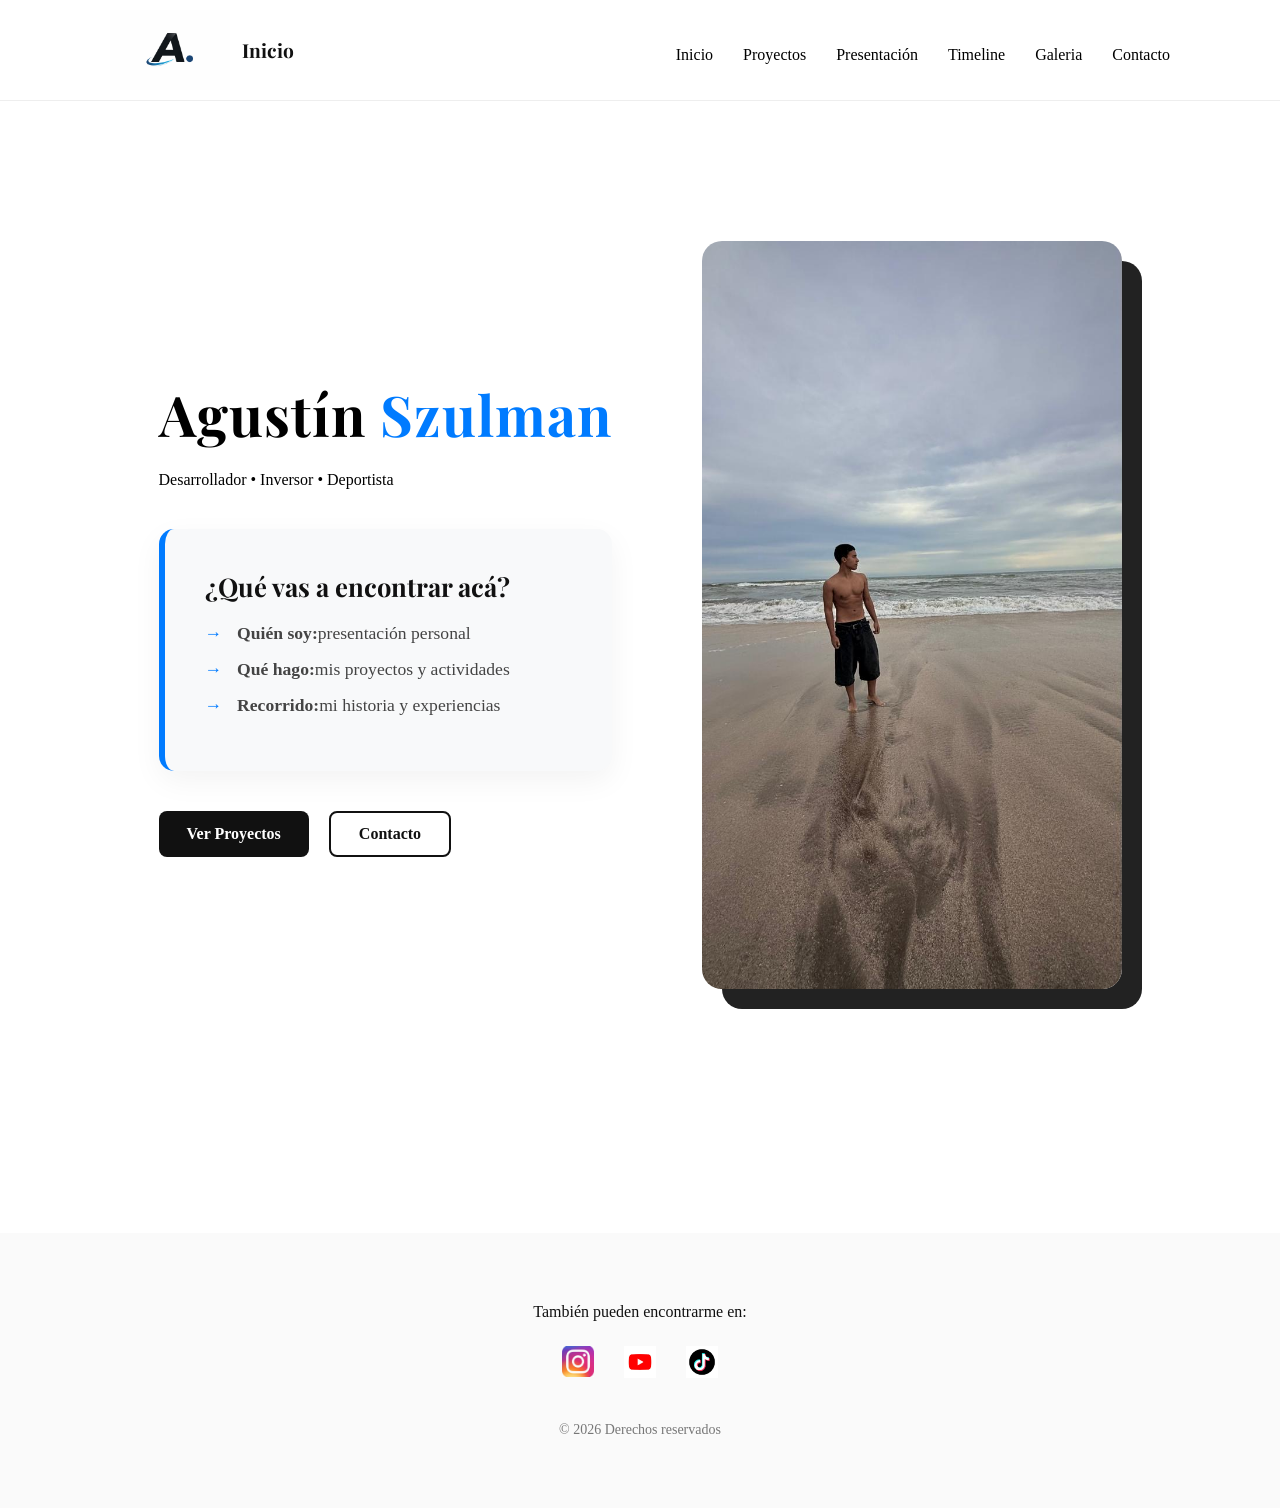
==== pages/inicio.html @ f0c24f10 "Primer-commit" ====
<!DOCTYPE html>
<html lang="en">

<head>
    <meta charset="UTF-8">
    <meta name="viewport" content="width=device-width, initial-scale=1.0">
    <title>inicio</title>
    <link href="https://fonts.googleapis.com/css2?family=Inter:wght@300;400;500;600&family=Playfair+Display:wght@500;600;700&display=swap" rel="stylesheet">
<link rel="stylesheet" href="../css/estilos.css">

</head>

<body>
    <header class="main-header">
    <div class="container-header">
        <div class="logo-area">
            <a href="../index.html">
                <img src="../img/logo.png" alt="Logo ProyAgus" class="logo">
            </a>
            <span class="page-title">Inicio</span>
        </div>
        
        <nav class="links">
            <ul>
                <li><a href="../index.html">Inicio</a></li>
                <li><a href="proyectos.html">Proyectos</a></li>
                <li><a href="presentacion.html">Presentación</a></li>
                <li><a href="timeline.html">Timeline</a></li>
                <li><a href="gallery.html">Galeria</a></li>
                <li><a href="contacto.html" class="btn-contacto">Contacto</a></li>
            </ul>
        </nav>
    </div>
</header>

    <main class="contenedor-hero">
    <section class="hero-info">
    <h1 class="titulo-home">Agustín <span class="nombre-agus">Szulman</span></h1>
    <p class="intro-texto">Desarrollador • Inversor • Deportista</p>

    <div class="caja-introduccion">
        <h2>¿Qué vas a encontrar acá?</h2>
        <ul class="lista-index-nueva">
            <li><strong>Quién soy:</strong> presentación personal</li>
            <li><strong>Qué hago:</strong> mis proyectos y actividades</li>
            <li><strong>Recorrido:</strong> mi historia y experiencias</li>
        </ul>
    </div>

    <div class="botones-hero">
        <a href="proyectos.html" class="btn-negro">Ver Proyectos</a>
        <a href="contacto.html" class="btn-borde">Contacto</a>
    </div>
</section>

    <section class="hero-visual">
        <img src="../img/ftplaya.JPG" alt="Agustín" class="foto-inicio">
    </section>
</main>
    <footer class="main-footer">
    <p class="footer-title">También pueden encontrarme en:</p>

    <div class="footer-social">
        <a href="https://www.instagram.com/" target="_blank">
            <img src="../img/instagram.jpg" alt="Instagram">
        </a>

        <a href="https://www.youtube.com/" target="_blank">
            <img src="../img/youtube.jpg" alt="Youtube">
        </a>

        <a href="https://www.tiktok.com/" target="_blank">
            <img src="../img/tiktok.jpg" alt="Tiktok">
        </a>
    </div>

    <p class="footer-copy">© 2026 Derechos reservados</p>
</footer>


</body>

</html>
---- css/estilos.css ----
*{
    margin: 0;
    padding: 0;
    box-sizing: border-box;
}




footer {
    color: white;
    background: darkgrey;
    padding: 16px;
}

nav {
    background-color: white;
    color: black;
}


.lista-index li {
    margin: 10px 0;
}


.proy {
    font-size: 22px;
    color: rgb(0, 0, 0);
    background-color: #f5f5f5;
    padding: 20px;


}

.descproy {
    line-height: 1.6;
     background-color: #ededed;
}

section {
    padding: 80px 20px;
}


.contacto {
    text-align: center;
    padding: 30px;
    background-color: #e0e0e0;
}

.mail {
    display: inline-block;
    margin-top: 20px;
    padding: 10px 30px;
    background-color: #f2f2f2;
    color: black;
    text-decoration: none;
    font-weight: bold;
    border-radius: 8px;
    border: 1px solid #ccc;
}

.presentacion {
    background-color: white;
    text-align: center;
    max-width: 650px;
    margin: 40px auto;
    padding: 32px;
    border-radius: 12px;
}

.foto-presentacion {
    max-width: 200px;
    width: 100%;
    height: auto;
    margin: 20px auto;
    display: block;
    border-radius: 12px;
}



.logo_redes{
    display: flex;
    justify-content: center;
    gap: 15px;
    margin-left: 5px;
    margin-bottom: 20px;
    margin-top: 15px;


}

.logo_redes img{
    width: 60px;
    height: 60px;
    border-radius: 50%;
    object-fit: cover;
    transition: transform 0.3s ease;

}

.logo_redes img:hover {
    transform: scale(1.1);
}
    
.proyectos section {
    display: block;
    margin: 20px;

}

h1 {
    letter-spacing: 1px;
}

h1, h2 {
    margin-bottom: 20px;
}



.links {
    background: none;
    margin-top: 10px;
    margin-left: auto;
}

.links ul {
    display: flex;
    gap: 30px;
    list-style: none;
    padding: 0;
    margin: 0;
}

.links a {
    text-decoration: none;
    color: black;
    font-weight: 500;
    position: relative;
    transition: color 0.3s ease;
}

.links a::after {
    content: "";
    position: absolute;
    bottom: -4px;
    left: 0;
    width: 0%;
    height: 1px;
    background: black;
    transition: width 0.3s ease;
}

.links a:hover::after {
    width: 100%;
}




.links a:hover {
    color: black;
}

.imgs {
    display: grid;
    grid-template-columns: repeat(auto-fit, minmax(280px, 1fr));
    gap: 25px;
    max-width: 1200px;
    margin: 60px auto;
}



.imgs img {
    width: 100%;
    height: auto;
    border-radius: 14px;
    display: block;
    transition: transform 0.3s ease, box-shadow 0.3s ease;
}

.imgs img:hover {
    transform: scale(1.03);
    box-shadow: 0 12px 30px rgba(0,0,0,0.15);
}

.proyectos{
    display: grid;
    grid-template-columns: repeat(auto-fit, minmax(280px, 1fr));
    gap: 30px;
    
}



.main-footer {
    background: #fafafa;
    padding: 70px 20px;
    text-align: center;
    margin-top: 100px;
}

.footer-title {
    font-weight: 500;
    margin-bottom: 25px;
    color: #111;
}

.footer-social {
    display: flex;
    justify-content: center;
    gap: 30px;
    margin-bottom: 40px;
}

.footer-social img {
    width: 32px;
    transition: transform 0.3s ease, opacity 0.3s ease;
}

.footer-social img:hover {
    transform: translateY(-4px);
    opacity: 0.8;
}

.footer-copy {
    font-size: 14px;
    color: #777;
}

.logo{
    margin: 0;
    width: auto;
    overflow: hidden;
    padding: 0;
    height: 80px;
    display: flex;
    align-items: center;
}



.gmail{
    display: block;
    justify-content: center;
}

.contacto-page{
    display: flex;
    flex-direction: column;
    align-items: center;
    justify-content: center;
    height: 50vh;
    text-align: center;

}

header{
    background: white;
    color: #111;
    margin: 0;
    
}

*{
    margin: 0;
    padding: 0;
    box-sizing: border-box;
}


body{
    display: flex;
    flex-direction: column;
    min-height: 100vh;
}



.contenedor-hero {
    display: flex;
    justify-content: space-between;
    align-items: center;
    max-width: 1100px;
    margin: 60px auto;
    padding: 0 40px;
    gap: 50px;
}

.titulo-home { font-size: 3.5rem; font-family: 'Playfair Display', serif; 
}
.nombre-agus { color: #007bff; 
}
.foto-inicio { 
    width: 100%; 
    max-width: 420px; 
    border-radius: 20px; 
    box-shadow: 20px 20px 0px #222; 
}


.timelist {
    list-style: none;
    padding: 20px;
    border-left: 3px solid #007bff;
    margin: 50px auto;
    max-width: 800px;
}

.timelist li {
    margin-bottom: 30px;
    position: relative;
    padding-left: 30px;
}

.timelist li::before {
    content: "";
    position: absolute;
    left: -11.5px;
    top: 5px;
    width: 20px;
    height: 20px;
    background: white;
    border: 3px solid #007bff;
    border-radius: 50%;
}

.fecha { font-weight: bold; color: #007bff; }


.proyectos {
    display: grid;
    grid-template-columns: 1fr 1fr;
    gap: 25px;
    max-width: 1100px;
    margin: 40px auto;
}

.proyectos article {
    border: 1px solid #eee;
    padding: 20px;
    border-radius: 12px;
    transition: 0.3s;
}

.proyectos article:hover { transform: translateY(-5px); box-shadow: 0 10px 20px rgba(0,0,0,0.05); 
}


.main-header {
    width: 100%;
    background-color: #fff;
    border-bottom: 1px solid #eee;
    padding: 10px 0;
}

.container-header {
    display: flex;
    justify-content: space-between;
    align-items: center;
    max-width: 1100px;
    margin: 0 auto;
    padding: 0 20px;
}

.logo-area {
    display: flex;
    align-items: center;
    gap: 12px;
}

.logo-img {
    height: 45px;
    width: auto;
    display: block;
}

.page-title {
    font-family: 'Playfair Display', serif;
    font-weight: 700;
    font-size: 1.2rem;
}


.caja-introduccion {
    background-color: #f8f9fa; 
    padding: 40px;
    border-radius: 15px;
    border-left: 6px solid #007bff; 
    margin: 40px 0; 
    box-shadow: 0 10px 30px rgba(0,0,0,0.05); 
    text-align: left;
}

.caja-introduccion h2 {
    font-size: 1.6rem;
    font-family: 'Playfair Display', serif;
    margin-bottom: 20px;
    color: #111;
}


.lista-index-nueva {
    list-style: none;
    padding: 0;
}

.lista-index-nueva li {
    margin-bottom: 15px;
    font-size: 1.1rem;
    color: #444;
    display: flex;
    align-items: center;
}

.lista-index-nueva li::before {
    content: "→";
    color: #007bff;
    font-weight: bold;
    margin-right: 15px;
}

.botones-hero {
    display: flex;
    gap: 20px;
    margin-top: 10px; 
}


.btn-negro {
    background-color: #111;
    color: white !important;
    padding: 14px 28px;
    border-radius: 8px;
    text-decoration: none;
    font-weight: 600;
    transition: 0.3s;
}

.btn-negro:hover {
    background-color: #007bff;
    transform: translateY(-3px);
}

.btn-borde {
    border: 2px solid #111;
    color: #111 !important;
    padding: 12px 28px;
    border-radius: 8px;
    text-decoration: none;
    font-weight: 600;
    transition: 0.3s;
}


@media screen and (min-width: 769px) and (max-width: 1024px) {
    
    body {
        padding: 0 20px;
    }

    
    .titulo-home {
        font-size: 3rem;
    }

    
    .contenedor-hero {
        gap: 30px;
        justify-content: space-around;
    }

    
    .proyectos {
        grid-template-columns: repeat(2, 1fr);
        gap: 20px;
    }

    
    .links ul {
        gap: 20px;
    }
}

    

@media screen and (max-width: 768px) {
    
    .container-header {
        flex-direction: column;
        gap: 20px;
        padding: 20px;
        padding-right: 70px;
    }

    .links ul {
        flex-wrap: wrap;
        justify-content: center;
        gap: 10px;
        padding-left: 45px;
        
    }

    
    .contenedor-hero {
        flex-direction: column-reverse;
        text-align: center;
        gap: 30px;
        padding: 0 20px;
    }

    .foto-inicio {
        max-width: 100%;
        box-shadow: 10px 10px 0px #222; 
    }

    .titulo-home {
        font-size: 2.5rem; 
    }

    
    .proyectos {
        grid-template-columns: 1fr;
        padding: 0 20px;
    }

    
    .imgs {
        grid-template-columns: repeat(auto-fit, minmax(200px, 1fr));
        gap: 15px;
        padding: 0 15px;
    }
}

@media (min-withd: 768px) and (max-withd: 1024px) {
     
   .presentacion {
    width: 150%;
    height: auto;

   }
    
}
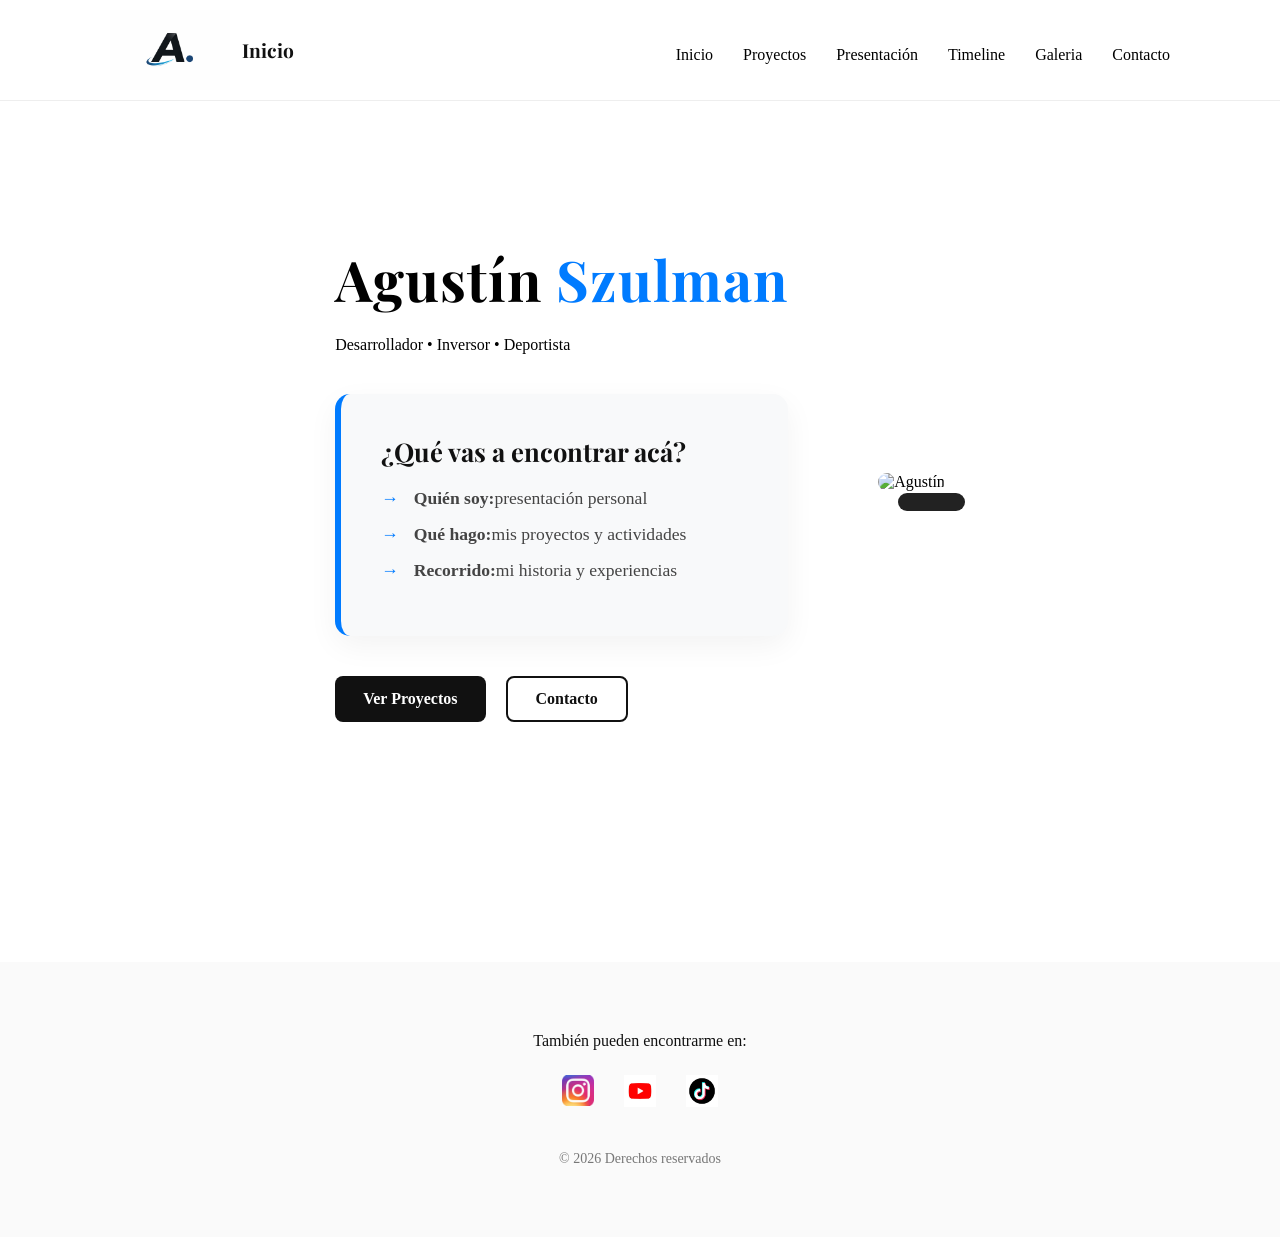
==== commit a14d9a70: "primercommit" ====
--- a/pages/inicio.html
+++ b/pages/inicio.html
@@ -54,7 +54,7 @@
 </section>
 
     <section class="hero-visual">
-        <img src="../img/ftplaya.JPG" alt="Agustín" class="foto-inicio">
+        <img src="img/ftplaya.jpg" alt="Agustín" class="foto-inicio">
     </section>
 </main>
     <footer class="main-footer">
--- a/css/estilos.css
+++ b/css/estilos.css
@@ -456,104 +456,19 @@
     transition: 0.3s;
 }
 
-
-@media screen and (min-width: 769px) and (max-width: 1024px) {
+@media screen {
     
-    body {
-        padding: 0 20px;
-    }
+}
+
+
+
+
+
+
+
+
 
     
-    .titulo-home {
-        font-size: 3rem;
-    }
-
-    
-    .contenedor-hero {
-        gap: 30px;
-        justify-content: space-around;
-    }
-
-    
-    .proyectos {
-        grid-template-columns: repeat(2, 1fr);
-        gap: 20px;
-    }
-
-    
-    .links ul {
-        gap: 20px;
-    }
-}
-
-    
-
-@media screen and (max-width: 768px) {
-    
-    .container-header {
-        flex-direction: column;
-        gap: 20px;
-        padding: 20px;
-        padding-right: 70px;
-    }
-
-    .links ul {
-        flex-wrap: wrap;
-        justify-content: center;
-        gap: 10px;
-        padding-left: 45px;
-        
-    }
-
-    
-    .contenedor-hero {
-        flex-direction: column-reverse;
-        text-align: center;
-        gap: 30px;
-        padding: 0 20px;
-    }
-
-    .foto-inicio {
-        max-width: 100%;
-        box-shadow: 10px 10px 0px #222; 
-    }
-
-    .titulo-home {
-        font-size: 2.5rem; 
-    }
-
-    
-    .proyectos {
-        grid-template-columns: 1fr;
-        padding: 0 20px;
-    }
-
-    
-    .imgs {
-        grid-template-columns: repeat(auto-fit, minmax(200px, 1fr));
-        gap: 15px;
-        padding: 0 15px;
-    }
-}
-
-@media (min-withd: 768px) and (max-withd: 1024px) {
-     
-   .presentacion {
-    width: 150%;
-    height: auto;
-
-   }
-    
-}
-
-
-
-
-
-
-
-
-    
-
-
-
+
+
+
